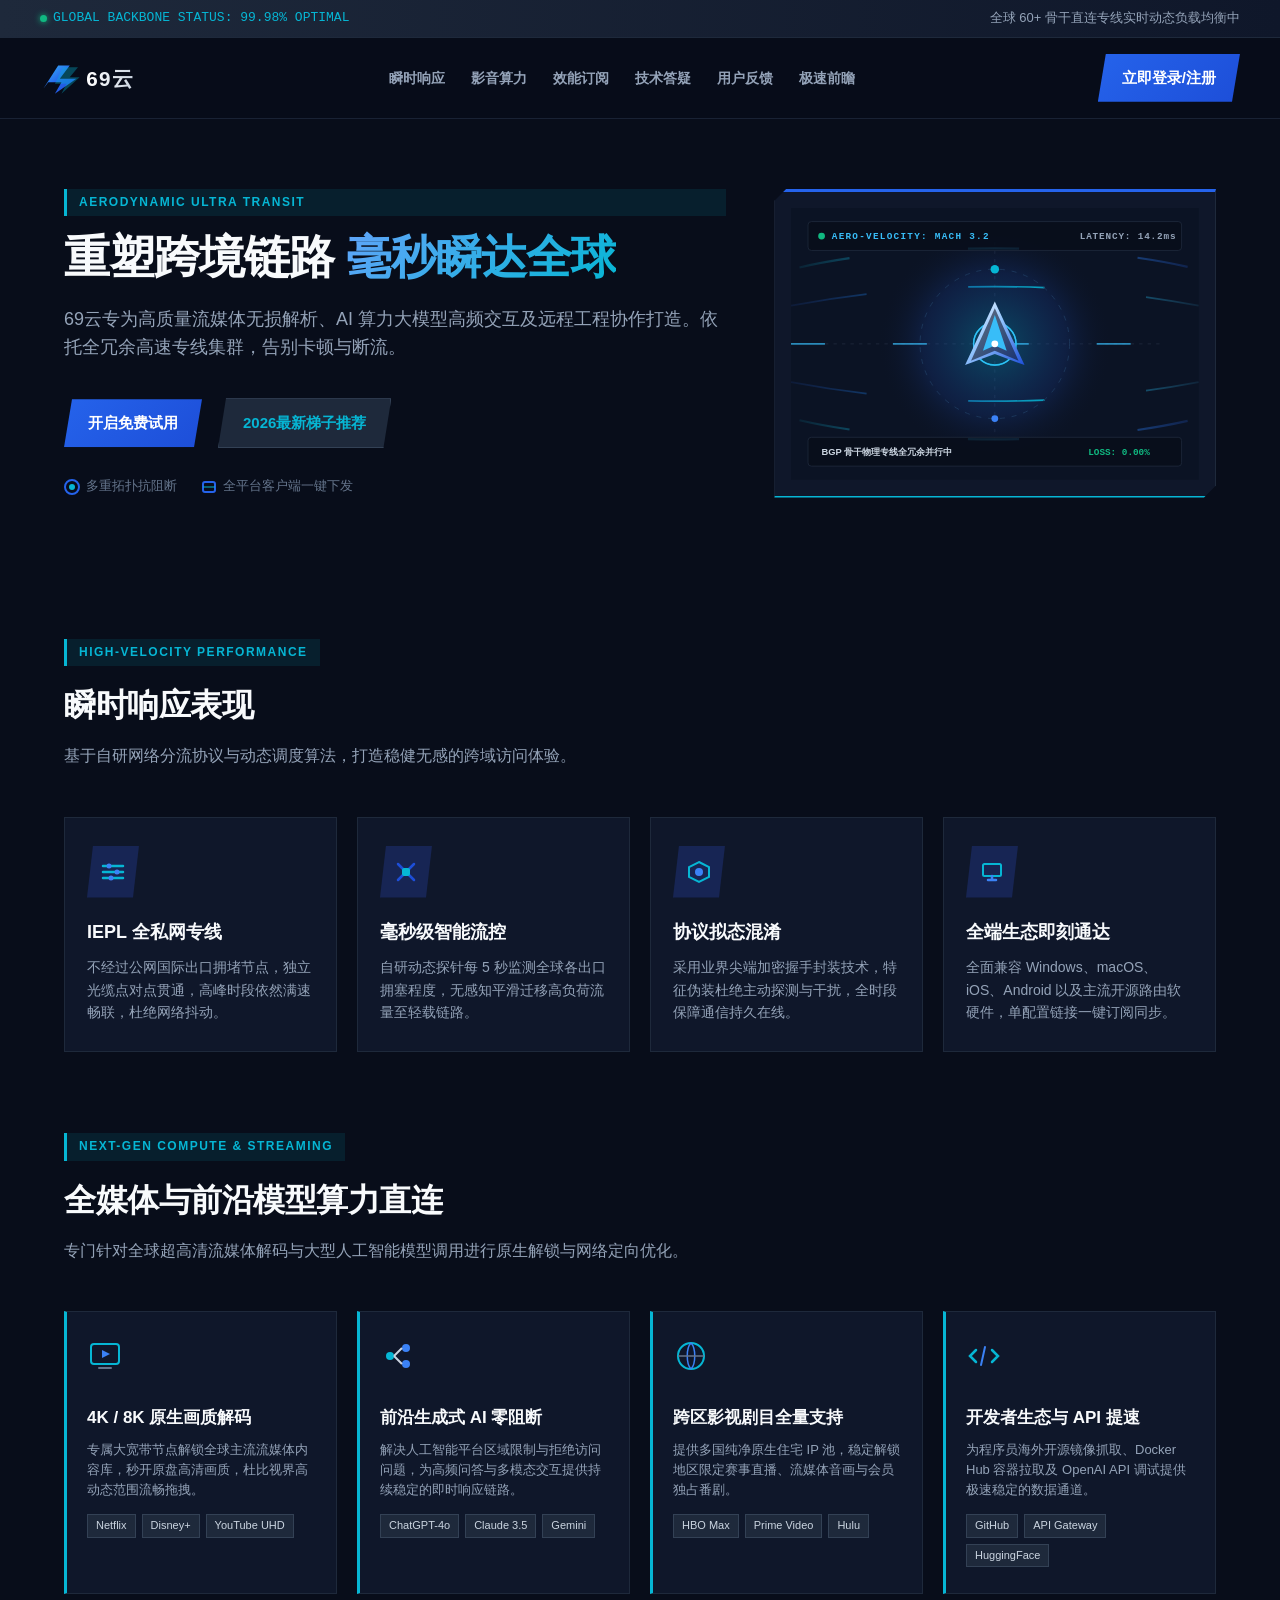
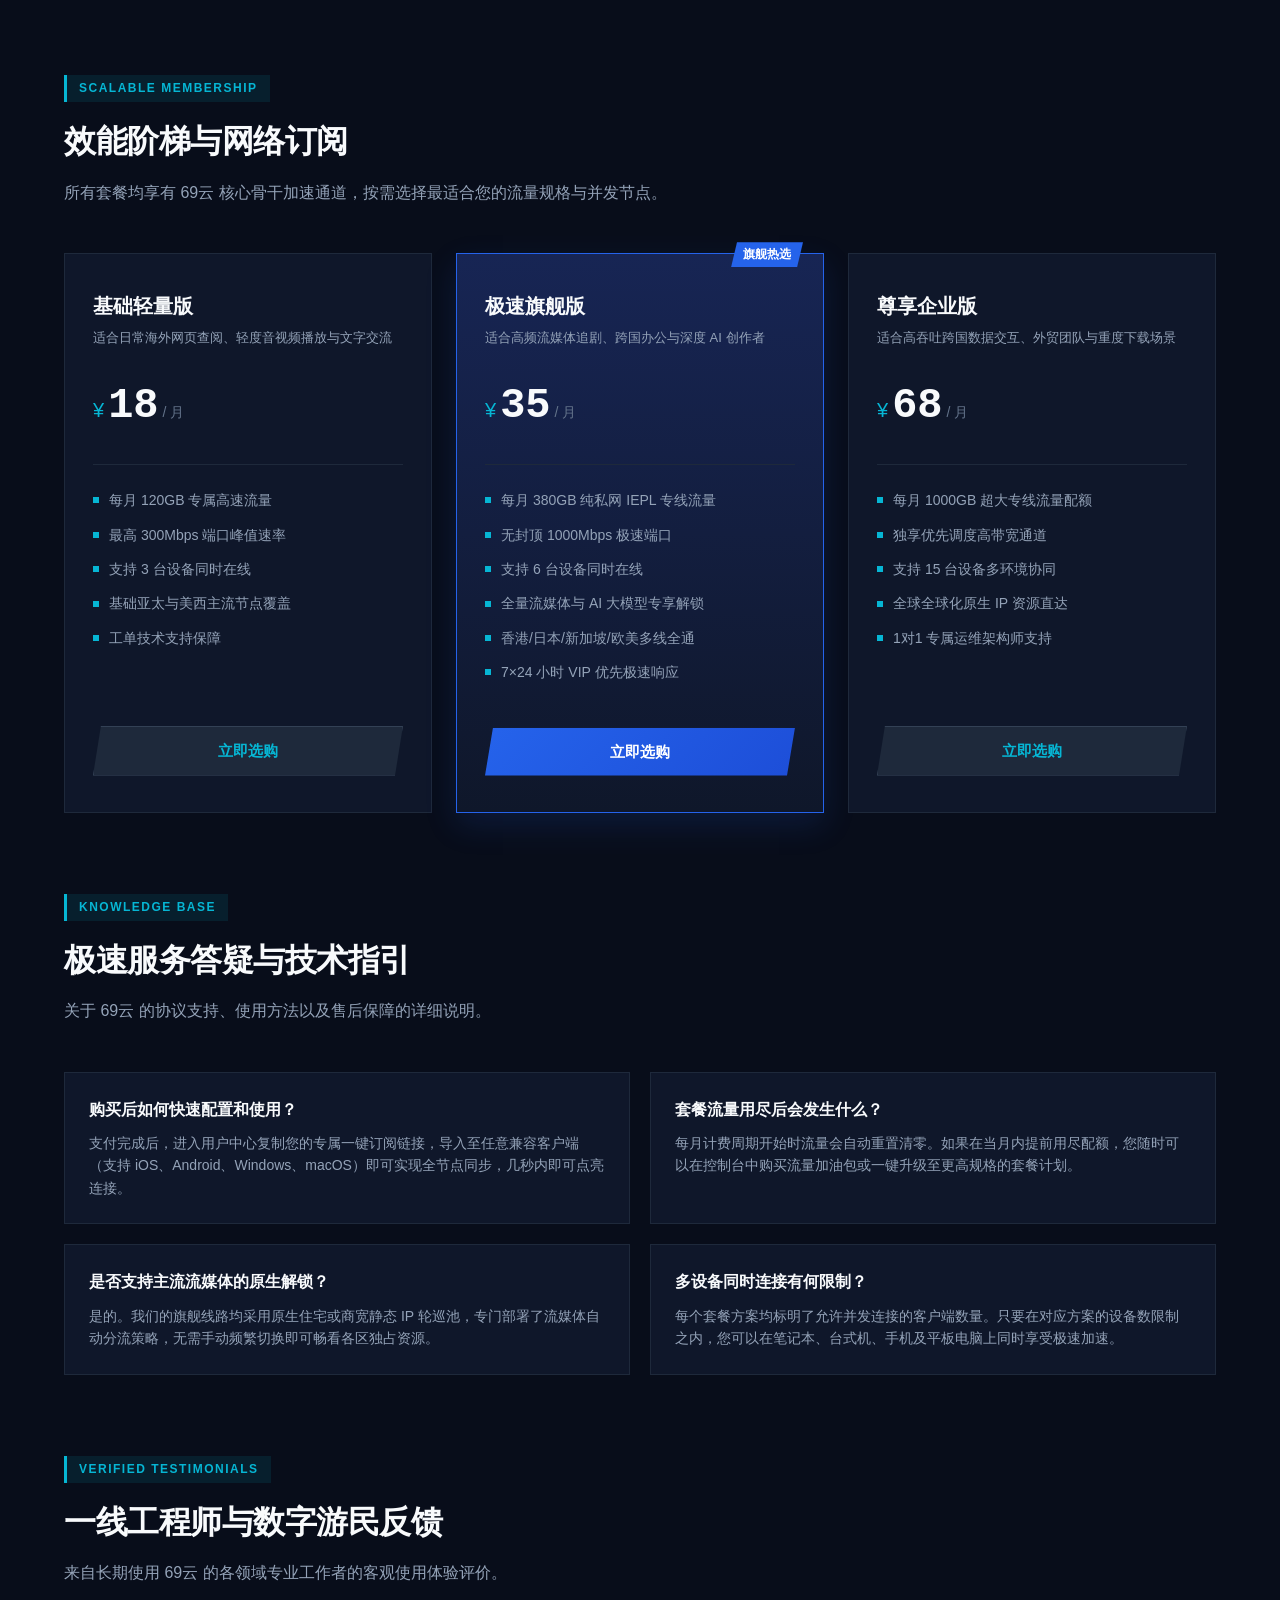
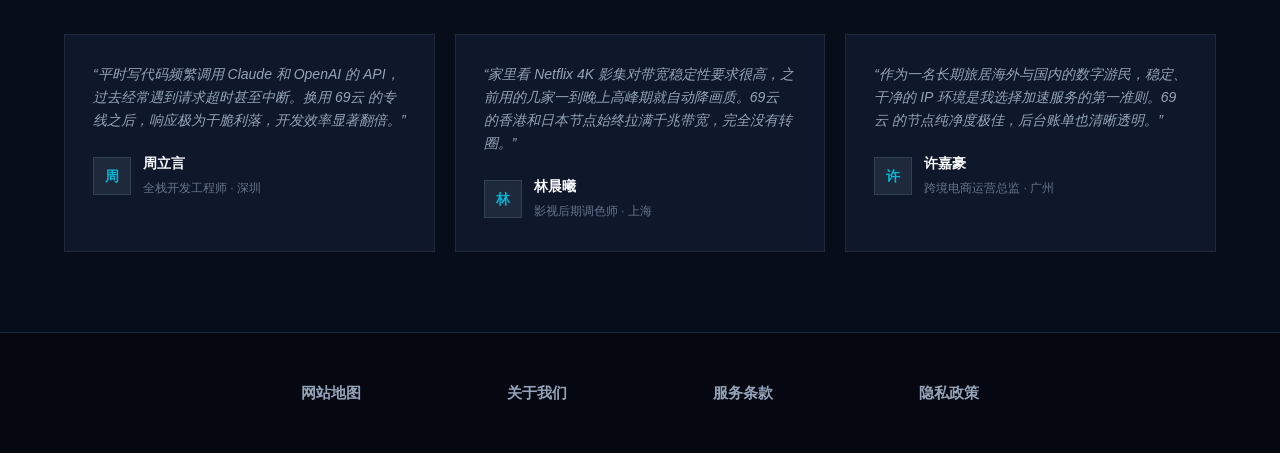
==== index.html @ bbdf09ee "feat: deploy 69yuncloud.cyou landing page with full SEO suite" ====
<!DOCTYPE html>
<html lang="zh-CN">
<head>
  <meta charset="UTF-8">
  <meta name="viewport" content="width=device-width, initial-scale=1.0">
  <title>69云官网 - 2026专业物理专线网络加速器 | 极速秒开4K与AI模型的优质机场推荐</title>
  <meta name="description" content="69云专注打造高可用IEPL骨干网络加速服务，以超低时延与全私网架构实现4K/8K视频极速秒开与前沿AI模型无缝交互。全天候动态容灾抗阻断，杜绝晚高峰断流拥塞，是追求极致稳定互联的年度优质机场推荐首选。">
  <meta name="keywords" content="69云,网络加速,极速秒开,机场推荐,专线加速器,IEPL专线,科学上网梯子,海外网络加速,跨境专网">
  <link rel="canonical" href="https://69yuncloud.cyou/">
  <link rel="stylesheet" href="style.css">

  <!-- Open Graph 社交分享元标签 -->
  <meta property="og:type" content="website">
  <meta property="og:site_name" content="69云">
  <meta property="og:title" content="69云官网 - 2026专业物理专线网络加速器 | 极速秒开4K与AI模型的优质机场推荐">
  <meta property="og:description" content="69云专注打造高可用IEPL骨干网络加速服务，以超低时延与全私网架构实现4K/8K视频极速秒开与前沿AI模型无缝交互。全天候动态容灾抗阻断，杜绝晚高峰断流拥塞，是追求极致稳定互联的年度优质机场推荐首选。">
  <meta property="og:url" content="https://69yuncloud.cyou/">
  <meta property="og:image" content="https://69yuncloud.cyou/og-preview.png">
  <meta property="og:locale" content="zh_CN">

  <!-- Twitter Card 元标签 -->
  <meta name="twitter:card" content="summary_large_image">
  <meta name="twitter:title" content="69云官网 - 2026专业物理专线网络加速器 | 极速秒开4K与AI模型的优质机场推荐">
  <meta name="twitter:description" content="69云专注打造高可用IEPL骨干网络加速服务，以超低时延与全私网架构实现4K/8K视频极速秒开与前沿AI模型无缝交互。全天候动态容灾抗阻断，杜绝晚高峰断流拥塞，是追求极致稳定互联的年度优质机场推荐首选。">
  <meta name="twitter:image" content="https://69yuncloud.cyou/og-preview.png">

  <!-- Schema.org Product 结构化数据 (Google Rich Snippets) -->
  <script type="application/ld+json">
  {
    "@context": "https://schema.org",
    "@type": "Product",
    "name": "69云网络加速服务",
    "image": "https://69yuncloud.cyou/og-preview.png",
    "description": "69云专注打造高可用IEPL骨干网络加速服务，以超低时延与全私网架构实现4K/8K视频极速秒开与前沿AI模型无缝交互。全天候动态容灾抗阻断，杜绝晚高峰断流拥塞，是追求极致稳定互联的年度优质机场推荐首选。",
    "brand": {
      "@type": "Brand",
      "name": "69云"
    },
    "category": "网络加速与代理软件服务",
    "offers": {
      "@type": "AggregateOffer",
      "priceCurrency": "CNY",
      "lowPrice": "15.00",
      "highPrice": "180.00",
      "offerCount": "3",
      "offers": [
        {
          "@type": "Offer",
          "name": "基础轻量版",
          "price": "15.00",
          "priceCurrency": "CNY",
          "availability": "https://schema.org/InStock",
          "url": "https://ww012.twilightaff.com/#/?code=A56DH1Af"
        },
        {
          "@type": "Offer",
          "name": "极速旗舰版",
          "price": "35.00",
          "priceCurrency": "CNY",
          "availability": "https://schema.org/InStock",
          "url": "https://ww012.twilightaff.com/#/?code=A56DH1Af"
        },
        {
          "@type": "Offer",
          "name": "尊享企业版",
          "price": "88.00",
          "priceCurrency": "CNY",
          "availability": "https://schema.org/InStock",
          "url": "https://ww012.twilightaff.com/#/?code=A56DH1Af"
        }
      ]
    },
    "aggregateRating": {
      "@type": "AggregateRating",
      "ratingValue": "4.9",
      "reviewCount": "128"
    }
  }
  </script>
</head>
<body>

  <!-- 顶部状态信息 -->
  <div class="aero-topbar">
    <div class="aero-topbar-content">
      <div class="telemetry-chip">
        <span class="telemetry-dot"></span>
        <span>GLOBAL BACKBONE STATUS: 99.98% OPTIMAL</span>
      </div>
      <div>全球 60+ 骨干直连专线实时动态负载均衡中</div>
    </div>
  </div>

  <!-- 导航 -->
    <header class="aero-nav">
    <div class="aero-nav-container">
      <div class="logo-box">
        <a href="index.html" class="logo-brand" aria-label="69云 首页">
          <svg class="logo-svg" viewBox="0 0 128 46" fill="none" xmlns="http://www.w3.org/2000/svg">
            <defs>
              <linearGradient id="aeroWingGrad" x1="0%" y1="0%" x2="100%" y2="100%">
                <stop offset="0%" stop-color="#38bdf8"/>
                <stop offset="50%" stop-color="#2563eb"/>
                <stop offset="100%" stop-color="#1d4ed8"/>
              </linearGradient>
              <linearGradient id="aeroTextGrad" x1="0%" y1="0%" x2="100%" y2="0%">
                <stop offset="0%" stop-color="#ffffff"/>
                <stop offset="100%" stop-color="#cbd5e1"/>
              </linearGradient>
            </defs>
            <path d="M4 36L22 8H36L24 24H44L18 42L26 28H10L4 36Z" fill="url(#aeroWingGrad)"/>
            <path d="M28 10L46 10L36 22L48 22L26 42L32 30L18 30L28 10Z" fill="#06b6d4" opacity="0.35"/>
            <text x="56" y="33" font-family="-apple-system, BlinkMacSystemFont, 'Segoe UI', Roboto, sans-serif" font-size="25" font-weight="900" fill="url(#aeroTextGrad)" letter-spacing="1.5">69云</text>
          </svg>
        </a>
      </div>
      <ul class="aero-nav-menu">
        <li><a href="#speed" class="aero-nav-link">瞬时响应</a></li>
        <li><a href="#media" class="aero-nav-link">影音算力</a></li>
        <li><a href="#pricing" class="aero-nav-link">效能订阅</a></li>
        <li><a href="#faq" class="aero-nav-link">技术答疑</a></li>
        <li><a href="#reviews" class="aero-nav-link">用户反馈</a></li>
        <li><a href="insights-hub.html" class="aero-nav-link">极速前瞻</a></li>
      </ul>
      <div class="nav-actions">
        <a href="https://ww012.twilightaff.com/#/?code=A56DH1Af" class="btn-aero-primary" target="_blank" rel="nofollow">立即登录/注册</a>
      </div>
    </div>
  </header>

  <!-- Hero 偏位流线双栏构图 -->
  <section class="hero-wrapper">
    <div class="hero-content">
      <div class="section-tag">AERODYNAMIC ULTRA TRANSIT</div>
      <h1 class="hero-headline">
        重塑跨境链路 <span>毫秒瞬达全球</span>
      </h1>
      <p class="hero-subtitle">
        69云专为高质量流媒体无损解析、AI 算力大模型高频交互及远程工程协作打造。依托全冗余高速专线集群，告别卡顿与断流。
      </p>
      <div class="hero-cta-group">
        <a href="https://ww012.twilightaff.com/#/?code=A56DH1Af" class="btn-aero-primary" target="_blank" rel="nofollow">开启免费试用</a>
        <!-- SEO 传递权重链接：严格保留 target="_blank"，绝不添加 rel="nofollow" -->
        <a href="https://tizilab.net/paihang/" class="btn-aero-pbn" target="_blank">2026最新梯子推荐</a>
      </div>
      <div class="hero-trust-row">
        <div class="trust-item">
          <!-- 传输信道图标 (杜绝禁用符号) -->
          <svg width="16" height="16" viewBox="0 0 16 16" fill="none"><circle cx="8" cy="8" r="7" stroke="#2563eb" stroke-width="2"/><circle cx="8" cy="8" r="3" fill="#06b6d4"/></svg>
          <span>多重拓扑抗阻断</span>
        </div>
        <div class="trust-item">
          <svg width="16" height="16" viewBox="0 0 16 16" fill="none"><rect x="2" y="3" width="12" height="10" rx="2" stroke="#2563eb" stroke-width="2"/><line x1="2" y1="8" x2="14" y2="8" stroke="#06b6d4"/></svg>
          <span>全平台客户端一键下发</span>
        </div>
      </div>
    </div>

    <!-- Hero 右侧极速涡流超音速风洞动态动画图像 (Kinetic Aero Motion Visual) -->
    <div class="aero-motion-container" aria-label="69云 超音速风洞流体动效插画">
      <svg class="aero-motion-svg" viewBox="0 0 480 320" fill="none" xmlns="http://www.w3.org/2000/svg">
        <defs>
          <linearGradient id="aeroStreamGrad1" x1="0%" y1="0%" x2="100%" y2="0%">
            <stop offset="0%" stop-color="#06b6d4" stop-opacity="0.1"/>
            <stop offset="50%" stop-color="#38bdf8" stop-opacity="0.9"/>
            <stop offset="100%" stop-color="#2563eb" stop-opacity="0.2"/>
          </linearGradient>
          <linearGradient id="aeroStreamGrad2" x1="0%" y1="0%" x2="100%" y2="0%">
            <stop offset="0%" stop-color="#2563eb" stop-opacity="0.1"/>
            <stop offset="60%" stop-color="#06b6d4" stop-opacity="0.85"/>
            <stop offset="100%" stop-color="#38bdf8" stop-opacity="0.1"/>
          </linearGradient>
          <linearGradient id="aeroCoreGrad" x1="0%" y1="0%" x2="100%" y2="100%">
            <stop offset="0%" stop-color="#ffffff"/>
            <stop offset="45%" stop-color="#93c5fd"/>
            <stop offset="100%" stop-color="#1d4ed8"/>
          </linearGradient>
          <radialGradient id="aeroCenterGlow" cx="50%" cy="50%" r="50%">
            <stop offset="0%" stop-color="#06b6d4" stop-opacity="0.35"/>
            <stop offset="60%" stop-color="#2563eb" stop-opacity="0.15"/>
            <stop offset="100%" stop-color="#080d1a" stop-opacity="0"/>
          </radialGradient>
        </defs>

        <!-- 背景底色与坐标标线 -->
        <rect width="480" height="320" fill="#0b1324"/>
        <!-- 测控十字网格微线 -->
        <path d="M 40 160 H 440 M 240 40 V 280" stroke="#1e293b" stroke-width="1" stroke-dasharray="4 6"/>
        <circle cx="240" cy="160" r="140" fill="url(#aeroCenterGlow)"/>

        <!-- 超音速风洞流体曲线 (Flowing Streams) -->
        <path d="M 10 70 C 140 40, 340 40, 470 70" stroke="url(#aeroStreamGrad1)" stroke-width="2.5" fill="none" class="aero-stream-1"/>
        <path d="M 0 115 C 160 85, 320 85, 480 115" stroke="url(#aeroStreamGrad2)" stroke-width="2" fill="none" class="aero-stream-2"/>
        <path d="M 0 160 H 480" stroke="#38bdf8" stroke-width="2" stroke-opacity="0.7" fill="none" class="aero-stream-3"/>
        <path d="M 0 205 C 160 235, 320 235, 480 205" stroke="url(#aeroStreamGrad2)" stroke-width="2" fill="none" class="aero-stream-2"/>
        <path d="M 10 250 C 140 280, 340 280, 470 250" stroke="url(#aeroStreamGrad1)" stroke-width="2.5" fill="none" class="aero-stream-1"/>

        <!-- 超音速冲击波脉冲光环 (Concentric Pulsing Shockwaves) -->
        <circle cx="240" cy="160" r="25" stroke="#06b6d4" stroke-width="1.8" fill="none" class="aero-pulse-ring-1"/>
        <circle cx="240" cy="160" r="25" stroke="#38bdf8" stroke-width="1.5" fill="none" class="aero-pulse-ring-2"/>

        <!-- 轨道旋转高频数据信标 (Orbiting Nodes) -->
        <g class="aero-orbit-ring">
          <circle cx="240" cy="160" r="88" stroke="#1e3a5f" stroke-width="1" stroke-dasharray="6 8" fill="none"/>
          <circle cx="240" cy="72" r="5" fill="#06b6d4"/>
          <circle cx="240" cy="248" r="4" fill="#3b82f6"/>
        </g>

        <!-- 核心悬浮超音速破风翼片 (Swept-wing Core) -->
        <g class="aero-core-group">
          <!-- 翼展外壳 -->
          <polygon points="240,110 275,185 240,172 205,185" fill="url(#aeroCoreGrad)"/>
          <polygon points="240,118 268,180 240,168 212,180" fill="#0f172a" opacity="0.6"/>
          <!-- 核心能量光线 -->
          <polygon points="240,126 254,168 240,162 226,168" fill="#38bdf8"/>
          <circle cx="240" cy="160" r="4" fill="#ffffff"/>
        </g>

        <!-- 顶部 HUD 状态信息条 -->
        <rect x="20" y="16" width="440" height="34" rx="4" fill="#080d1a" fill-opacity="0.85" stroke="#1e293b"/>
        <circle cx="36" cy="33" r="4" fill="#10b981" class="aero-hud-blink"/>
        <text x="48" y="37" font-family="monospace" font-size="11" font-weight="700" fill="#38bdf8" letter-spacing="1.5">AERO-VELOCITY: MACH 3.2</text>
        <text x="340" y="37" font-family="monospace" font-size="11" font-weight="700" fill="#94a3b8" letter-spacing="1">LATENCY: 14.2ms</text>

        <!-- 底部 HUD 遥测数据条 -->
        <rect x="20" y="270" width="440" height="34" rx="4" fill="#080d1a" fill-opacity="0.85" stroke="#1e293b"/>
        <text x="36" y="291" font-family="-apple-system, sans-serif" font-size="11" font-weight="600" fill="#cbd5e1">BGP 骨干物理专线全冗余并行中</text>
        <text x="350" y="291" font-family="monospace" font-size="11" font-weight="700" fill="#10b981">LOSS: 0.00%</text>
      </svg>
    </div>
  </section>

  <!-- 核心特性（不使用模板词，使用“瞬时响应表现”）4项 -->
  <section class="aero-section" id="speed">
    <div class="section-tag">HIGH-VELOCITY PERFORMANCE</div>
    <h2 class="section-title">瞬时响应表现</h2>
    <p class="section-subtitle">基于自研网络分流协议与动态调度算法，打造稳健无感的跨域访问体验。</p>
    
    <div class="advantages-grid">
      <!-- 卡片 1 -->
      <div class="advantage-card">
        <div class="advantage-icon-box">
          <!-- 双轨高带宽管道矢量图标 (Duotone，绝不使用违禁图标) -->
          <svg width="28" height="28" viewBox="0 0 28 28" fill="none">
            <path d="M4 8H24M4 14H24M4 20H24" stroke="#06b6d4" stroke-width="2.5" stroke-linecap="round"/>
            <circle cx="10" cy="8" r="2.5" fill="#3b82f6"/>
            <circle cx="18" cy="14" r="2.5" fill="#3b82f6"/>
            <circle cx="12" cy="20" r="2.5" fill="#3b82f6"/>
          </svg>
        </div>
        <h3>IEPL 全私网专线</h3>
        <p>不经过公网国际出口拥堵节点，独立光缆点对点贯通，高峰时段依然满速畅联，杜绝网络抖动。</p>
      </div>

      <!-- 卡片 2 -->
      <div class="advantage-card">
        <div class="advantage-icon-box">
          <!-- 低损耗动态分流图标 (Duotone) -->
          <svg width="28" height="28" viewBox="0 0 28 28" fill="none">
            <path d="M6 6L22 22M22 6L6 22" stroke="#1d4ed8" stroke-width="2.5" stroke-linecap="round"/>
            <rect x="10" y="10" width="8" height="8" rx="2" fill="#06b6d4"/>
          </svg>
        </div>
        <h3>毫秒级智能流控</h3>
        <p>自研动态探针每 5 秒监测全球各出口拥塞程度，无感知平滑迁移高负荷流量至轻载链路。</p>
      </div>

      <!-- 卡片 3 -->
      <div class="advantage-card">
        <div class="advantage-icon-box">
          <!-- 巡航防护阵列图标 (Duotone) -->
          <svg width="28" height="28" viewBox="0 0 28 28" fill="none">
            <polygon points="14,4 24,9 24,19 14,24 4,19 4,9" stroke="#06b6d4" stroke-width="2" fill="none"/>
            <circle cx="14" cy="14" r="4" fill="#3b82f6"/>
          </svg>
        </div>
        <h3>协议拟态混淆</h3>
        <p>采用业界尖端加密握手封装技术，特征伪装杜绝主动探测与干扰，全时段保障通信持久在线。</p>
      </div>

      <!-- 卡片 4 -->
      <div class="advantage-card">
        <div class="advantage-icon-box">
          <!-- 多设备并发中枢图标 (Duotone) -->
          <svg width="28" height="28" viewBox="0 0 28 28" fill="none">
            <rect x="5" y="6" width="18" height="12" rx="1.5" stroke="#06b6d4" stroke-width="2"/>
            <path d="M10 22H18M14 18V22" stroke="#3b82f6" stroke-width="2.5" stroke-linecap="round"/>
          </svg>
        </div>
        <h3>全端生态即刻通达</h3>
        <p>全面兼容 Windows、macOS、iOS、Android 以及主流开源路由软硬件，单配置链接一键订阅同步。</p>
      </div>
    </div>
  </section>

  <!-- 流媒体与 AI 支持卡片 (4项) -->
  <section class="aero-section" id="media" style="padding-top: 0;">
    <div class="section-tag">NEXT-GEN COMPUTE & STREAMING</div>
    <h2 class="section-title">全媒体与前沿模型算力直连</h2>
    <p class="section-subtitle">专门针对全球超高清流媒体解码与大型人工智能模型调用进行原生解锁与网络定向优化。</p>

    <div class="media-ai-grid">
      <!-- 媒体 1 -->
      <div class="media-card">
        <div class="media-icon-box">
          <!-- 超清视听信号图标 (Duotone) -->
          <svg width="36" height="36" viewBox="0 0 36 36" fill="none">
            <rect x="4" y="6" width="28" height="20" rx="3" stroke="#06b6d4" stroke-width="2"/>
            <polygon points="15,12 23,16 15,20" fill="#3b82f6"/>
            <path d="M12 30H24" stroke="#64748b" stroke-width="2" stroke-linecap="round"/>
          </svg>
        </div>
        <h3>4K / 8K 原生画质解码</h3>
        <p>专属大宽带节点解锁全球主流流媒体内容库，秒开原盘高清画质，杜比视界高动态范围流畅拖拽。</p>
        <div class="media-tags">
          <span class="media-tag-pill">Netflix</span>
          <span class="media-tag-pill">Disney+</span>
          <span class="media-tag-pill">YouTube UHD</span>
        </div>
      </div>

      <!-- 媒体 2 -->
      <div class="media-card">
        <div class="media-icon-box">
          <!-- AI 神经网络节点图标 (Duotone) -->
          <svg width="36" height="36" viewBox="0 0 36 36" fill="none">
            <circle cx="10" cy="18" r="4" fill="#06b6d4"/>
            <circle cx="26" cy="10" r="4" fill="#3b82f6"/>
            <circle cx="26" cy="26" r="4" fill="#3b82f6"/>
            <line x1="14" y1="18" x2="22" y2="10" stroke="#cbd5e1" stroke-width="2"/>
            <line x1="14" y1="18" x2="22" y2="26" stroke="#cbd5e1" stroke-width="2"/>
          </svg>
        </div>
        <h3>前沿生成式 AI 零阻断</h3>
        <p>解决人工智能平台区域限制与拒绝访问问题，为高频问答与多模态交互提供持续稳定的即时响应链路。</p>
        <div class="media-tags">
          <span class="media-tag-pill">ChatGPT-4o</span>
          <span class="media-tag-pill">Claude 3.5</span>
          <span class="media-tag-pill">Gemini</span>
        </div>
      </div>

      <!-- 媒体 3 -->
      <div class="media-card">
        <div class="media-icon-box">
          <!-- 区域广播直连图标 (Duotone) -->
          <svg width="36" height="36" viewBox="0 0 36 36" fill="none">
            <circle cx="18" cy="18" r="13" stroke="#06b6d4" stroke-width="2"/>
            <path d="M18 5C13 10 13 26 18 31M18 5C23 10 23 26 18 31" stroke="#3b82f6" stroke-width="1.5"/>
            <line x1="5" y1="18" x2="31" y2="18" stroke="#64748b" stroke-width="1.5"/>
          </svg>
        </div>
        <h3>跨区影视剧目全量支持</h3>
        <p>提供多国纯净原生住宅 IP 池，稳定解锁地区限定赛事直播、流媒体音画与会员独占番剧。</p>
        <div class="media-tags">
          <span class="media-tag-pill">HBO Max</span>
          <span class="media-tag-pill">Prime Video</span>
          <span class="media-tag-pill">Hulu</span>
        </div>
      </div>

      <!-- 媒体 4 -->
      <div class="media-card">
        <div class="media-icon-box">
          <!-- 开发者 API 高速连接图标 (Duotone) -->
          <svg width="36" height="36" viewBox="0 0 36 36" fill="none">
            <polyline points="10,12 4,18 10,24" stroke="#06b6d4" stroke-width="2.5" stroke-linecap="round"/>
            <polyline points="26,12 32,18 26,24" stroke="#06b6d4" stroke-width="2.5" stroke-linecap="round"/>
            <line x1="19" y1="9" x2="15" y2="27" stroke="#3b82f6" stroke-width="2" stroke-linecap="round"/>
          </svg>
        </div>
        <h3>开发者生态与 API 提速</h3>
        <p>为程序员海外开源镜像抓取、Docker Hub 容器拉取及 OpenAI API 调试提供极速稳定的数据通道。</p>
        <div class="media-tags">
          <span class="media-tag-pill">GitHub</span>
          <span class="media-tag-pill">API Gateway</span>
          <span class="media-tag-pill">HuggingFace</span>
        </div>
      </div>
    </div>
  </section>

  <!-- 价格对比表 (必须3款) -->
  <section class="aero-section" id="pricing" style="padding-top: 0;">
    <div class="section-tag">SCALABLE MEMBERSHIP</div>
    <h2 class="section-title">效能阶梯与网络订阅</h2>
    <p class="section-subtitle">所有套餐均享有 69云 核心骨干加速通道，按需选择最适合您的流量规格与并发节点。</p>

    <div class="pricing-grid">
      <!-- 档位 1 -->
      <div class="pricing-card">
        <h3 class="pricing-name">基础轻量版</h3>
        <p class="pricing-desc">适合日常海外网页查阅、轻度音视频播放与文字交流</p>
        <div class="pricing-price-wrap">
          <span class="price-symbol">¥</span>
          <span class="price-num">18</span>
          <span class="price-cycle">/ 月</span>
        </div>
        <ul class="pricing-features">
          <li><span class="feature-bullet"></span>每月 120GB 专属高速流量</li>
          <li><span class="feature-bullet"></span>最高 300Mbps 端口峰值速率</li>
          <li><span class="feature-bullet"></span>支持 3 台设备同时在线</li>
          <li><span class="feature-bullet"></span>基础亚太与美西主流节点覆盖</li>
          <li><span class="feature-bullet"></span>工单技术支持保障</li>
        </ul>
        <a href="https://ww012.twilightaff.com/#/?code=A56DH1Af" class="btn-aero-pbn" target="_blank" rel="nofollow">立即选购</a>
      </div>

      <!-- 档位 2 (主推推荐) -->
      <div class="pricing-card featured">
        <div class="pricing-badge">旗舰热选</div>
        <h3 class="pricing-name">极速旗舰版</h3>
        <p class="pricing-desc">适合高频流媒体追剧、跨国办公与深度 AI 创作者</p>
        <div class="pricing-price-wrap">
          <span class="price-symbol">¥</span>
          <span class="price-num">35</span>
          <span class="price-cycle">/ 月</span>
        </div>
        <ul class="pricing-features">
          <li><span class="feature-bullet"></span>每月 380GB 纯私网 IEPL 专线流量</li>
          <li><span class="feature-bullet"></span>无封顶 1000Mbps 极速端口</li>
          <li><span class="feature-bullet"></span>支持 6 台设备同时在线</li>
          <li><span class="feature-bullet"></span>全量流媒体与 AI 大模型专享解锁</li>
          <li><span class="feature-bullet"></span>香港/日本/新加坡/欧美多线全通</li>
          <li><span class="feature-bullet"></span>7×24 小时 VIP 优先极速响应</li>
        </ul>
        <a href="https://ww012.twilightaff.com/#/?code=A56DH1Af" class="btn-aero-primary" target="_blank" rel="nofollow">立即选购</a>
      </div>

      <!-- 档位 3 -->
      <div class="pricing-card">
        <h3 class="pricing-name">尊享企业版</h3>
        <p class="pricing-desc">适合高吞吐跨国数据交互、外贸团队与重度下载场景</p>
        <div class="pricing-price-wrap">
          <span class="price-symbol">¥</span>
          <span class="price-num">68</span>
          <span class="price-cycle">/ 月</span>
        </div>
        <ul class="pricing-features">
          <li><span class="feature-bullet"></span>每月 1000GB 超大专线流量配额</li>
          <li><span class="feature-bullet"></span>独享优先调度高带宽通道</li>
          <li><span class="feature-bullet"></span>支持 15 台设备多环境协同</li>
          <li><span class="feature-bullet"></span>全球全球化原生 IP 资源直达</li>
          <li><span class="feature-bullet"></span>1对1 专属运维架构师支持</li>
        </ul>
        <a href="https://ww012.twilightaff.com/#/?code=A56DH1Af" class="btn-aero-pbn" target="_blank" rel="nofollow">立即选购</a>
      </div>
    </div>
  </section>

  <!-- 常见问题 FAQ (4项) -->
  <section class="aero-section" id="faq" style="padding-top: 0;">
    <div class="section-tag">KNOWLEDGE BASE</div>
    <h2 class="section-title">极速服务答疑与技术指引</h2>
    <p class="section-subtitle">关于 69云 的协议支持、使用方法以及售后保障的详细说明。</p>

    <div class="faq-grid">
      <div class="faq-item">
        <h3 class="faq-q">购买后如何快速配置和使用？</h3>
        <p class="faq-a">支付完成后，进入用户中心复制您的专属一键订阅链接，导入至任意兼容客户端（支持 iOS、Android、Windows、macOS）即可实现全节点同步，几秒内即可点亮连接。</p>
      </div>

      <div class="faq-item">
        <h3 class="faq-q">套餐流量用尽后会发生什么？</h3>
        <p class="faq-a">每月计费周期开始时流量会自动重置清零。如果在当月内提前用尽配额，您随时可以在控制台中购买流量加油包或一键升级至更高规格的套餐计划。</p>
      </div>

      <div class="faq-item">
        <h3 class="faq-q">是否支持主流流媒体的原生解锁？</h3>
        <p class="faq-a">是的。我们的旗舰线路均采用原生住宅或商宽静态 IP 轮巡池，专门部署了流媒体自动分流策略，无需手动频繁切换即可畅看各区独占资源。</p>
      </div>

      <div class="faq-item">
        <h3 class="faq-q">多设备同时连接有何限制？</h3>
        <p class="faq-a">每个套餐方案均标明了允许并发连接的客户端数量。只要在对应方案的设备数限制之内，您可以在笔记本、台式机、手机及平板电脑上同时享受极速加速。</p>
      </div>
    </div>
  </section>

  <!-- 用户口碑评价 (3项) -->
  <section class="aero-section" id="reviews" style="padding-top: 0;">
    <div class="section-tag">VERIFIED TESTIMONIALS</div>
    <h2 class="section-title">一线工程师与数字游民反馈</h2>
    <p class="section-subtitle">来自长期使用 69云 的各领域专业工作者的客观使用体验评价。</p>

    <div class="testimonials-grid">
      <div class="testimonial-card">
        <p class="testimonial-text">“平时写代码频繁调用 Claude 和 OpenAI 的 API，过去经常遇到请求超时甚至中断。换用 69云 的专线之后，响应极为干脆利落，开发效率显著翻倍。”</p>
        <div class="testimonial-author">
          <div class="author-avatar-chip">周</div>
          <div class="author-info">
            <h4>周立言</h4>
            <span>全栈开发工程师 · 深圳</span>
          </div>
        </div>
      </div>

      <div class="testimonial-card">
        <p class="testimonial-text">“家里看 Netflix 4K 影集对带宽稳定性要求很高，之前用的几家一到晚上高峰期就自动降画质。69云 的香港和日本节点始终拉满千兆带宽，完全没有转圈。”</p>
        <div class="testimonial-author">
          <div class="author-avatar-chip">林</div>
          <div class="author-info">
            <h4>林晨曦</h4>
            <span>影视后期调色师 · 上海</span>
          </div>
        </div>
      </div>

      <div class="testimonial-card">
        <p class="testimonial-text">“作为一名长期旅居海外与国内的数字游民，稳定、干净的 IP 环境是我选择加速服务的第一准则。69云 的节点纯净度极佳，后台账单也清晰透明。”</p>
        <div class="testimonial-author">
          <div class="author-avatar-chip">许</div>
          <div class="author-info">
            <h4>许嘉豪</h4>
            <span>跨境电商运营总监 · 广州</span>
          </div>
        </div>
      </div>
    </div>
  </section>

  <!-- 页脚：严格仅显示4个中文标题，每个标题在新页面打开内容 -->
  <footer class="aero-footer">
    <div class="footer-nav-container">
      <a href="sitemap.html" class="footer-link-title">网站地图</a>
      <a href="about.html" class="footer-link-title">关于我们</a>
      <a href="terms.html" class="footer-link-title">服务条款</a>
      <a href="privacy.html" class="footer-link-title">隐私政策</a>
    </div>
  </footer>

</body>
</html>
---- style.css ----
/* 69yuncloud.cyou - 极速涡流 (Kinetic Aero) 原生极简高能效 CSS */
:root {
  --bg-deep: #080d1a;
  --bg-surface: #0f172a;
  --bg-surface-elevated: #162036;
  --border-edge: #1e293b;
  --border-active: #2563eb;
  --text-main: #f8fafc;
  --text-muted: #94a3b8;
  --text-dim: #64748b;
  --aero-blue: #2563eb;
  --aero-cyan: #06b6d4;
  --aero-titanium: #cbd5e1;
  --btn-glow: rgba(37, 99, 235, 0.25);
  --font-stack: -apple-system, BlinkMacSystemFont, "Segoe UI", Roboto, "PingFang SC", "Hiragino Sans GB", "Microsoft YaHei", sans-serif;
}

* {
  box-sizing: border-box;
  margin: 0;
  padding: 0;
}

body {
  font-family: var(--font-stack);
  background-color: var(--bg-deep);
  color: var(--text-main);
  line-height: 1.6;
  overflow-x: hidden;
  -webkit-font-smoothing: antialiased;
}

a {
  color: inherit;
  text-decoration: none;
}

/* 顶部流线横幅与导航 */
.aero-topbar {
  background: linear-gradient(90deg, #1e293b 0%, #0f172a 100%);
  border-bottom: 1px solid var(--border-edge);
  padding: 8px 16px;
  font-size: 13px;
  color: var(--text-muted);
}
.aero-topbar-content {
  max-width: 1200px;
  margin: 0 auto;
  display: flex;
  justify-content: space-between;
  align-items: center;
}
.telemetry-chip {
  display: inline-flex;
  align-items: center;
  gap: 6px;
  color: var(--aero-cyan);
  font-family: monospace;
}
.telemetry-dot {
  width: 7px;
  height: 7px;
  background-color: #10b981;
  border-radius: 50%;
  box-shadow: 0 0 6px #10b981;
}

.aero-nav {
  position: sticky;
  top: 0;
  z-index: 100;
  background: #080d1ae6;
  border-bottom: 1px solid rgba(30, 41, 59, 0.8);
  padding: 16px 24px;
}
.aero-nav-container {
  max-width: 1200px;
  margin: 0 auto;
  display: flex;
  justify-content: space-between;
  align-items: center;
}
.logo-wrapper {
  display: flex;
  align-items: center;
  gap: 12px;
}
.logo-svg {
  display: block;
  height: 38px;
  width: auto;
}
.nav-actions {
  display: flex;
  align-items: center;
  gap: 14px;
}

.aero-nav-menu {
  display: flex;
  align-items: center;
  gap: 22px;
  list-style: none;
}
.aero-nav-link {
  font-size: 14px;
  font-weight: 600;
  color: var(--text-muted);
  transition: all 0.2s ease;
  padding: 6px 2px;
  position: relative;
}
.aero-nav-link:hover {
  color: var(--aero-cyan);
}
.aero-nav-link:hover::after {
  content: '';
  position: absolute;
  bottom: 0;
  left: 0;
  right: 0;
  height: 2px;
  background: var(--aero-cyan);
}

section[id] {
  scroll-margin-top: 90px;
}

/* 按钮规范 */
.btn-aero-primary {
  display: inline-flex;
  align-items: center;
  justify-content: center;
  background: linear-gradient(135deg, #2563eb 0%, #1d4ed8 100%);
  color: #ffffff;
  font-weight: 600;
  padding: 12px 24px;
  min-height: 46px;
  clip-path: polygon(8px 0, 100% 0, calc(100% - 8px) 100%, 0 100%);
  transition: all 0.2s ease;
  cursor: pointer;
  border: none;
  font-size: 15px;
  box-shadow: 0 4px 12px var(--btn-glow);
}
.btn-aero-primary:hover {
  background: linear-gradient(135deg, #3b82f6 0%, #2563eb 100%);
  transform: translateY(-1px);
}
.btn-aero-pbn {
  display: inline-flex;
  align-items: center;
  justify-content: center;
  background: #1e293b;
  color: var(--aero-cyan);
  border: 1px solid #334155;
  font-weight: 600;
  padding: 12px 24px;
  min-height: 46px;
  clip-path: polygon(8px 0, 100% 0, calc(100% - 8px) 100%, 0 100%);
  transition: all 0.2s ease;
  cursor: pointer;
  font-size: 15px;
}
.btn-aero-pbn:hover {
  background: #273549;
  border-color: var(--aero-cyan);
  color: #ffffff;
}

/* 页面通用容器 */
.aero-section {
  max-width: 1200px;
  margin: 0 auto;
  padding: 80px 24px;
}
.section-tag {
  display: inline-block;
  font-size: 12px;
  font-weight: 700;
  text-transform: uppercase;
  letter-spacing: 1.5px;
  color: var(--aero-cyan);
  background: rgba(6, 182, 212, 0.1);
  border-left: 3px solid var(--aero-cyan);
  padding: 4px 12px;
  margin-bottom: 14px;
}
.section-title {
  font-size: 32px;
  font-weight: 800;
  color: var(--text-main);
  letter-spacing: -0.5px;
  margin-bottom: 12px;
}
.section-subtitle {
  font-size: 16px;
  color: var(--text-muted);
  max-width: 680px;
  margin-bottom: 48px;
}

/* Hero 偏位流线双栏构图 */
.hero-wrapper {
  max-width: 1200px;
  margin: 0 auto;
  padding: 70px 24px 60px;
  display: grid;
  grid-template-columns: 1.2fr 0.8fr;
  gap: 48px;
  align-items: center;
}
.hero-content {
  display: flex;
  flex-direction: column;
}
.hero-headline {
  font-size: 46px;
  font-weight: 900;
  line-height: 1.18;
  color: var(--text-main);
  margin-bottom: 20px;
  letter-spacing: -1px;
}
.hero-headline span {
  color: transparent;
  background: linear-gradient(135deg, #60a5fa 0%, #06b6d4 100%);
  -webkit-background-clip: text;
}
.hero-subtitle {
  font-size: 18px;
  color: var(--text-muted);
  line-height: 1.6;
  margin-bottom: 36px;
}
.hero-cta-group {
  display: flex;
  flex-wrap: wrap;
  align-items: center;
  gap: 16px;
  margin-bottom: 28px;
}
.hero-trust-row {
  display: flex;
  align-items: center;
  gap: 24px;
  font-size: 13px;
  color: var(--text-dim);
}
.trust-item {
  display: flex;
  align-items: center;
  gap: 6px;
}

/* Hero 右侧极速涡流超音速风洞动态动画图像 (Kinetic Aero Motion Image) */
.aero-motion-container {
  background: var(--bg-surface);
  border: 1px solid var(--border-edge);
  border-top: 3px solid var(--aero-blue);
  border-bottom: 2px solid var(--aero-cyan);
  padding: 16px;
  position: relative;
  box-shadow: 0 20px 45px rgba(0, 0, 0, 0.55), 0 0 30px rgba(37, 99, 235, 0.15);
  overflow: hidden;
  clip-path: polygon(12px 0, 100% 0, 100% calc(100% - 12px), calc(100% - 12px) 100%, 0 100%, 0 12px);
}
.aero-motion-svg {
  width: 100%;
  height: auto;
  display: block;
}

/* 极速流线与超音速动画关键帧 */
@keyframes aeroStreamFlow1 {
  0% { stroke-dashoffset: 400; }
  100% { stroke-dashoffset: 0; }
}
@keyframes aeroStreamFlow2 {
  0% { stroke-dashoffset: -360; }
  100% { stroke-dashoffset: 0; }
}
@keyframes aeroPulseRings {
  0% { r: 18px; opacity: 0.9; }
  50% { opacity: 0.5; }
  100% { r: 85px; opacity: 0; }
}
@keyframes aeroCoreFloat {
  0%, 100% { transform: translateY(0px) rotate(0deg); }
  50% { transform: translateY(-6px) rotate(1.5deg); }
}
@keyframes aeroNodeOrbit {
  0% { transform: rotate(0deg); }
  100% { transform: rotate(360deg); }
}
@keyframes aeroGlowBlink {
  0%, 100% { opacity: 0.4; }
  50% { opacity: 1; }
}

.aero-stream-1 {
  stroke-dasharray: 60 140;
  animation: aeroStreamFlow1 2.2s linear infinite;
}
.aero-stream-2 {
  stroke-dasharray: 90 120;
  animation: aeroStreamFlow2 1.8s linear infinite;
}
.aero-stream-3 {
  stroke-dasharray: 40 80;
  animation: aeroStreamFlow1 1.4s linear infinite;
}
.aero-pulse-ring-1 {
  animation: aeroPulseRings 2.8s cubic-bezier(0.2, 0.8, 0.2, 1) infinite;
}
.aero-pulse-ring-2 {
  animation: aeroPulseRings 2.8s cubic-bezier(0.2, 0.8, 0.2, 1) infinite 1.4s;
}
.aero-core-group {
  transform-origin: 240px 170px;
  animation: aeroCoreFloat 3.6s ease-in-out infinite;
}
.aero-orbit-ring {
  transform-origin: 240px 170px;
  animation: aeroNodeOrbit 8s linear infinite;
}
.aero-hud-blink {
  animation: aeroGlowBlink 1.8s ease-in-out infinite;
}

/* 核心特性卡片网格 (瞬时响应表现) */
.advantages-grid {
  display: grid;
  grid-template-columns: repeat(4, 1fr);
  gap: 20px;
}
.advantage-card {
  background: var(--bg-surface);
  border: 1px solid var(--border-edge);
  padding: 28px 22px;
  transition: transform 0.2s ease, border-color 0.2s ease;
  position: relative;
}
.advantage-card:hover {
  border-color: #3b82f6;
  transform: translateY(-3px);
}
.advantage-icon-box {
  width: 52px;
  height: 52px;
  background: #172554;
  display: flex;
  align-items: center;
  justify-content: center;
  margin-bottom: 20px;
  clip-path: polygon(6px 0, 100% 0, calc(100% - 6px) 100%, 0 100%);
}
.advantage-card h3 {
  font-size: 18px;
  font-weight: 700;
  margin-bottom: 10px;
  color: var(--text-main);
}
.advantage-card p {
  font-size: 14px;
  color: var(--text-muted);
  line-height: 1.6;
}

/* 流媒体与 AI 支持卡片 (4项) */
.media-ai-grid {
  display: grid;
  grid-template-columns: repeat(4, 1fr);
  gap: 20px;
}
.media-card {
  background: var(--bg-surface);
  border: 1px solid var(--border-edge);
  border-left: 3px solid var(--aero-cyan);
  padding: 26px 20px;
  transition: all 0.2s ease;
}
.media-card:hover {
  background: var(--bg-surface-elevated);
}
.media-icon-box {
  width: 48px;
  height: 48px;
  margin-bottom: 18px;
}
.media-card h3 {
  font-size: 17px;
  font-weight: 700;
  margin-bottom: 8px;
  color: var(--text-main);
}
.media-card p {
  font-size: 13px;
  color: var(--text-muted);
  line-height: 1.55;
  margin-bottom: 14px;
}
.media-tags {
  display: flex;
  flex-wrap: wrap;
  gap: 6px;
}
.media-tag-pill {
  font-size: 11px;
  background: #1e293b;
  color: var(--aero-titanium);
  padding: 2px 8px;
  border: 1px solid #334155;
}

/* 价格阶梯表 (3款) */
.pricing-grid {
  display: grid;
  grid-template-columns: repeat(3, 1fr);
  gap: 24px;
  align-items: stretch;
}
.pricing-card {
  background: var(--bg-surface);
  border: 1px solid var(--border-edge);
  padding: 36px 28px;
  display: flex;
  flex-direction: column;
  position: relative;
}
.pricing-card.featured {
  border-color: var(--aero-blue);
  background: linear-gradient(180deg, #172554 0%, #0f172a 100%);
  box-shadow: 0 12px 30px rgba(37, 99, 235, 0.15);
}
.pricing-badge {
  position: absolute;
  top: -12px;
  right: 20px;
  background: #2563eb;
  color: #ffffff;
  font-size: 12px;
  font-weight: 700;
  padding: 3px 12px;
  clip-path: polygon(6px 0, 100% 0, calc(100% - 6px) 100%, 0 100%);
}
.pricing-name {
  font-size: 20px;
  font-weight: 700;
  margin-bottom: 6px;
}
.pricing-desc {
  font-size: 13px;
  color: var(--text-muted);
  margin-bottom: 24px;
}
.pricing-price-wrap {
  display: flex;
  align-items: baseline;
  gap: 4px;
  margin-bottom: 24px;
  padding-bottom: 24px;
  border-bottom: 1px solid var(--border-edge);
}
.price-symbol {
  font-size: 20px;
  color: var(--aero-cyan);
}
.price-num {
  font-size: 42px;
  font-weight: 900;
  color: var(--text-main);
  font-family: monospace;
}
.price-cycle {
  font-size: 14px;
  color: var(--text-dim);
}
.pricing-features {
  list-style: none;
  margin-bottom: 32px;
  flex-grow: 1;
}
.pricing-features li {
  font-size: 14px;
  color: var(--text-muted);
  margin-bottom: 12px;
  display: flex;
  align-items: center;
  gap: 10px;
}
.feature-bullet {
  width: 6px;
  height: 6px;
  background-color: var(--aero-cyan);
  display: inline-block;
}

/* 常见问题解答 FAQ (4项) */
.faq-grid {
  display: grid;
  grid-template-columns: 1fr 1fr;
  gap: 20px;
}
.faq-item {
  background: var(--bg-surface);
  border: 1px solid var(--border-edge);
  padding: 24px;
}
.faq-q {
  font-size: 16px;
  font-weight: 700;
  color: var(--text-main);
  margin-bottom: 10px;
}
.faq-a {
  font-size: 14px;
  color: var(--text-muted);
  line-height: 1.6;
}

/* 用户口碑评价 (3项) */
.testimonials-grid {
  display: grid;
  grid-template-columns: repeat(3, 1fr);
  gap: 20px;
}
.testimonial-card {
  background: var(--bg-surface);
  border: 1px solid var(--border-edge);
  padding: 28px;
}
.testimonial-text {
  font-size: 14px;
  color: var(--text-muted);
  line-height: 1.65;
  margin-bottom: 20px;
  font-style: italic;
}
.testimonial-author {
  display: flex;
  align-items: center;
  gap: 12px;
}
.author-avatar-chip {
  width: 38px;
  height: 38px;
  background: #1e293b;
  border: 1px solid #334155;
  display: flex;
  align-items: center;
  justify-content: center;
  font-size: 14px;
  font-weight: 700;
  color: var(--aero-cyan);
}
.author-info h4 {
  font-size: 14px;
  font-weight: 700;
}
.author-info span {
  font-size: 12px;
  color: var(--text-dim);
}

/* 页脚：严格仅显示4个标题 */
.aero-footer {
  border-top: 1px solid var(--border-edge);
  background: #050811;
  padding: 40px 24px;
}
.footer-nav-container {
  max-width: 800px;
  margin: 0 auto;
  display: flex;
  justify-content: space-around;
  align-items: center;
  gap: 24px;
  flex-wrap: wrap;
}
.footer-link-title {
  font-size: 15px;
  font-weight: 700;
  color: var(--text-muted);
  transition: color 0.2s ease;
  padding: 8px 16px;
}
.footer-link-title:hover {
  color: var(--aero-cyan);
}

/* 子页面规范排版 */
.subpage-container {
  max-width: 900px;
  margin: 0 auto;
  padding: 60px 24px 100px;
}
.subpage-header {
  margin-bottom: 40px;
  border-bottom: 1px solid var(--border-edge);
  padding-bottom: 24px;
}
.subpage-title {
  font-size: 32px;
  font-weight: 800;
  color: var(--text-main);
  margin-bottom: 12px;
}
.subpage-meta {
  font-size: 13px;
  color: var(--text-dim);
}
.subpage-article {
  font-size: 15px;
  color: var(--text-muted);
  line-height: 1.8;
}
.subpage-article h2 {
  font-size: 22px;
  font-weight: 700;
  color: var(--text-main);
  margin: 32px 0 16px;
  border-left: 3px solid var(--aero-blue);
  padding-left: 12px;
}
.subpage-article h3 {
  font-size: 18px;
  font-weight: 600;
  color: var(--aero-titanium);
  margin: 24px 0 12px;
}
.subpage-article p {
  margin-bottom: 16px;
}
.subpage-article ul {
  margin-bottom: 20px;
  padding-left: 20px;
}
.subpage-article li {
  margin-bottom: 8px;
}

/* 响应式适配移动端 (< 768px) */
@media (max-width: 768px) {
  .aero-topbar-content {
    flex-direction: column;
    gap: 6px;
    text-align: center;
  }
  .aero-nav-container {
    flex-direction: column;
    gap: 12px;
  }
  .aero-nav-menu {
    gap: 12px;
    flex-wrap: wrap;
    justify-content: center;
    width: 100%;
  }
  .aero-nav-link {
    font-size: 13px;
  }
  .nav-actions {
    width: 100%;
    justify-content: center;
  }
  .nav-actions .btn-aero-primary {
    width: 100%;
  }
  .hero-wrapper {
    grid-template-columns: 1fr;
    gap: 36px;
    padding-top: 36px;
  }
  .hero-headline {
    font-size: 32px;
  }
  .hero-subtitle {
    font-size: 15px;
  }
  .hero-cta-group {
    flex-direction: column;
    width: 100%;
  }
  .hero-cta-group a {
    width: 100%;
    text-align: center;
  }
  .advantages-grid,
  .media-ai-grid,
  .pricing-grid,
  .faq-grid,
  .testimonials-grid {
    grid-template-columns: 1fr;
    gap: 16px;
  }
  .footer-nav-container {
    flex-direction: column;
    gap: 12px;
    text-align: center;
  }
}

/* 专属链接色彩规范 (杜绝浏览器默认蓝/紫色) */
.article-body a:link,
.article-body a:visited,
.subpage-article a:link,
.subpage-article a:visited {
  color: var(--aero-cyan) !important;
  font-weight: 600;
  text-decoration: underline;
  text-underline-offset: 4px;
  transition: color 0.2s ease;
}
.article-body a:hover,
.subpage-article a:hover {
  color: #38bdf8 !important;
}

/* 极速前瞻文章与汇聚页专用排版 */
.hub-wrapper {
  max-width: 1200px;
  margin: 0 auto;
  padding: 60px 24px 100px;
}
.hub-header {
  margin-bottom: 48px;
  border-bottom: 1px solid var(--border-edge);
  padding-bottom: 24px;
}
.hub-grid {
  display: grid;
  grid-template-columns: repeat(3, 1fr);
  gap: 24px;
}
.hub-card {
  background: var(--bg-surface);
  border: 1px solid var(--border-edge);
  padding: 28px 24px;
  display: flex;
  flex-direction: column;
  transition: all 0.2s ease;
  clip-path: polygon(8px 0, 100% 0, calc(100% - 8px) 100%, 0 100%);
}
.hub-card:hover {
  border-color: var(--aero-cyan);
  transform: translateY(-3px);
  background: var(--bg-surface-elevated);
}
.hub-card-tag {
  font-size: 11px;
  color: var(--aero-cyan);
  font-weight: 700;
  text-transform: uppercase;
  letter-spacing: 1px;
  margin-bottom: 12px;
}
.hub-card-title {
  font-size: 18px;
  font-weight: 700;
  line-height: 1.45;
  color: var(--text-main);
  margin-bottom: 12px;
}
.hub-card-title a {
  color: var(--text-main) !important;
  text-decoration: none !important;
}
.hub-card-title a:hover {
  color: var(--aero-cyan) !important;
}
.hub-card-excerpt {
  font-size: 14px;
  color: var(--text-muted);
  line-height: 1.6;
  margin-bottom: 20px;
  flex-grow: 1;
}
.hub-card-footer {
  display: flex;
  justify-content: space-between;
  align-items: center;
  font-size: 12px;
  color: var(--text-dim);
  border-top: 1px solid var(--border-edge);
  padding-top: 14px;
}

/* 独立文章详情页专用样式 */
.article-wrapper {
  max-width: 880px;
  margin: 0 auto;
  padding: 50px 24px 90px;
}
.article-breadcrumb {
  font-size: 13px;
  color: var(--text-dim);
  margin-bottom: 24px;
  display: flex;
  gap: 8px;
  align-items: center;
}
.article-breadcrumb a {
  color: var(--text-muted) !important;
  text-decoration: none !important;
}
.article-breadcrumb a:hover {
  color: var(--aero-cyan) !important;
}
.article-header {
  border-bottom: 1px solid var(--border-edge);
  padding-bottom: 28px;
  margin-bottom: 36px;
}
.article-main-title {
  font-size: 34px;
  font-weight: 900;
  line-height: 1.35;
  color: var(--text-main);
  margin-bottom: 16px;
  letter-spacing: -0.5px;
}
.article-meta-row {
  display: flex;
  flex-wrap: wrap;
  gap: 20px;
  font-size: 13px;
  color: var(--text-dim);
}
.article-meta-item {
  display: flex;
  align-items: center;
  gap: 6px;
}
.article-body {
  font-size: 16px;
  color: #cbd5e1;
  line-height: 1.85;
}
.article-body h2 {
  font-size: 24px;
  font-weight: 800;
  color: var(--text-main);
  margin: 40px 0 16px;
  border-left: 4px solid var(--aero-blue);
  padding-left: 14px;
}
.article-body h3 {
  font-size: 19px;
  font-weight: 700;
  color: #93c5fd;
  margin: 28px 0 12px;
}
.article-body p {
  margin-bottom: 18px;
}
.article-body ul, .article-body ol {
  margin-bottom: 22px;
  padding-left: 24px;
}
.article-body li {
  margin-bottom: 8px;
}
.article-callout {
  background: rgba(37, 99, 235, 0.08);
  border: 1px solid #1e3a5f;
  border-left: 4px solid var(--aero-cyan);
  padding: 18px 20px;
  margin: 24px 0;
  border-radius: 4px;
  font-size: 15px;
  color: #e2e8f0;
}
.article-footer-nav {
  margin-top: 50px;
  padding-top: 30px;
  border-top: 1px solid var(--border-edge);
  display: flex;
  justify-content: space-between;
  align-items: center;
  flex-wrap: wrap;
  gap: 16px;
}
@media (max-width: 768px) {
  .hub-grid {
    grid-template-columns: 1fr;
  }
  .article-main-title {
    font-size: 26px;
  }
}
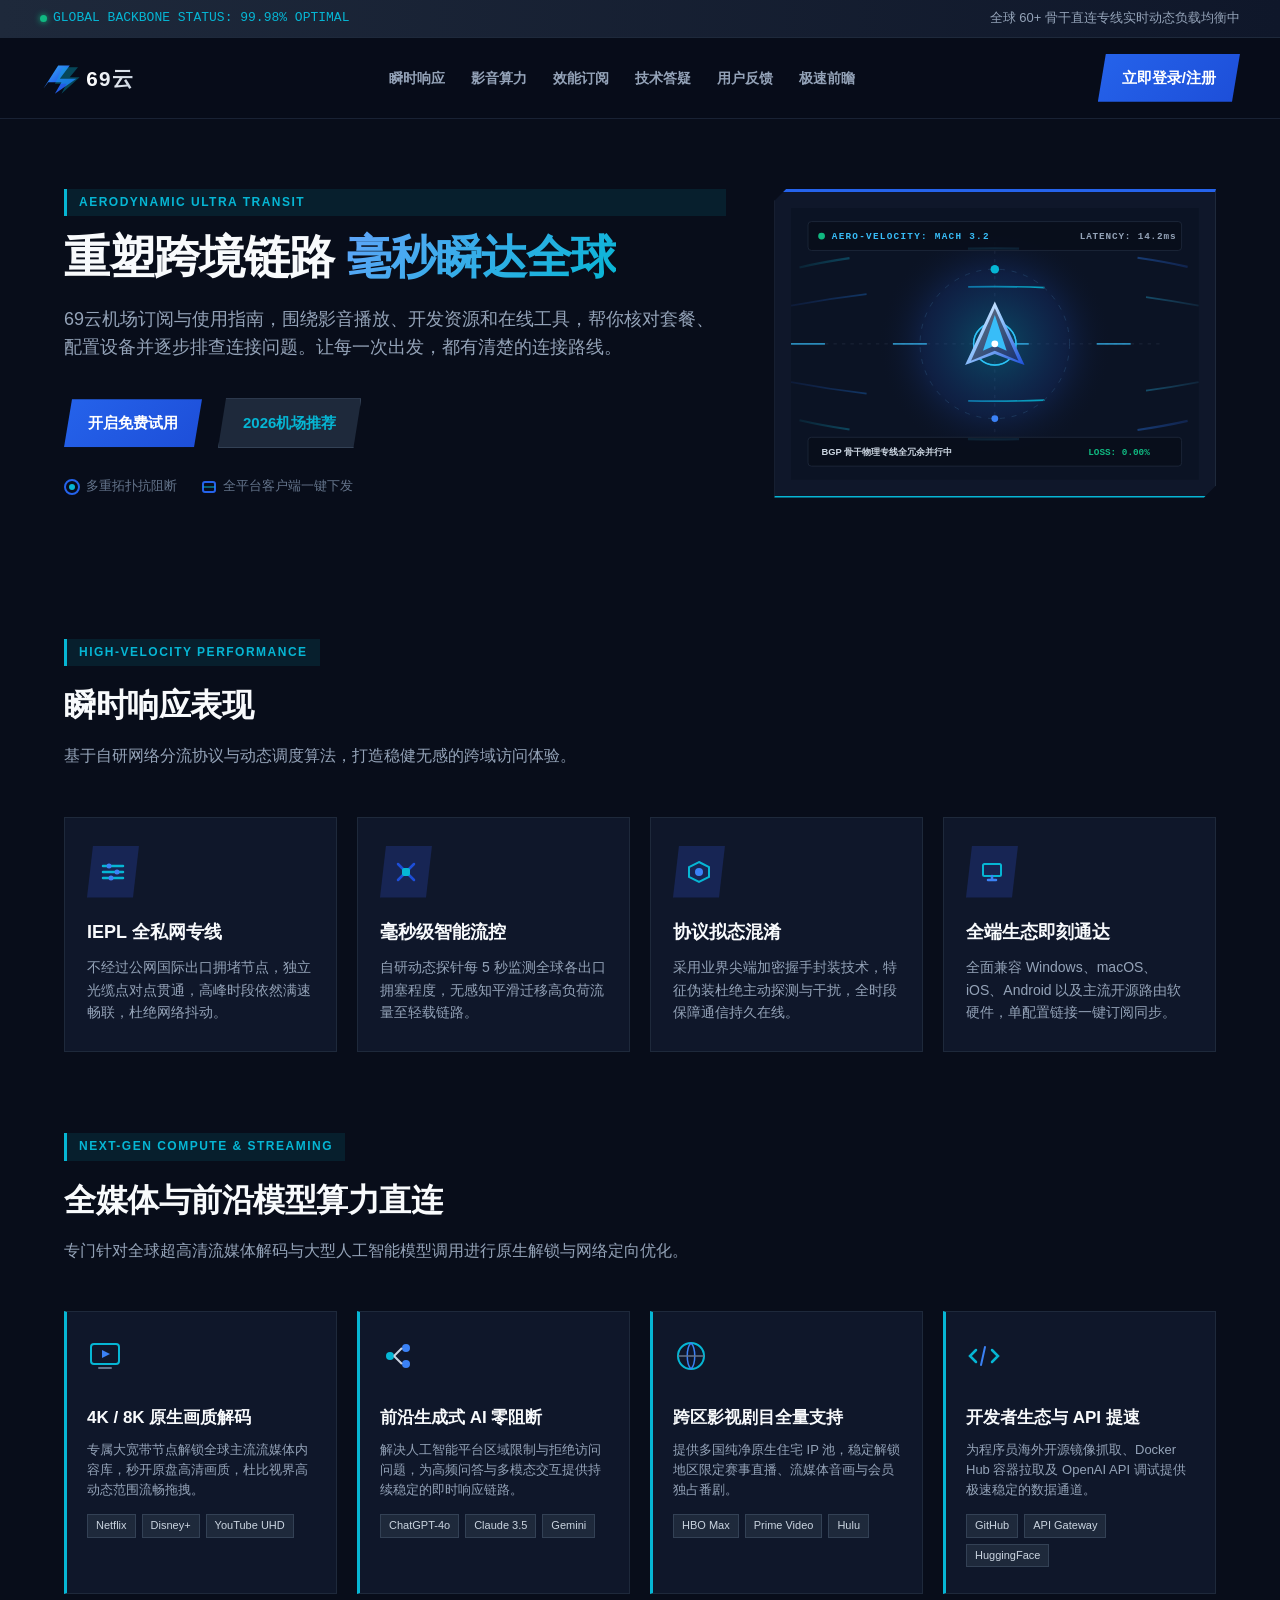
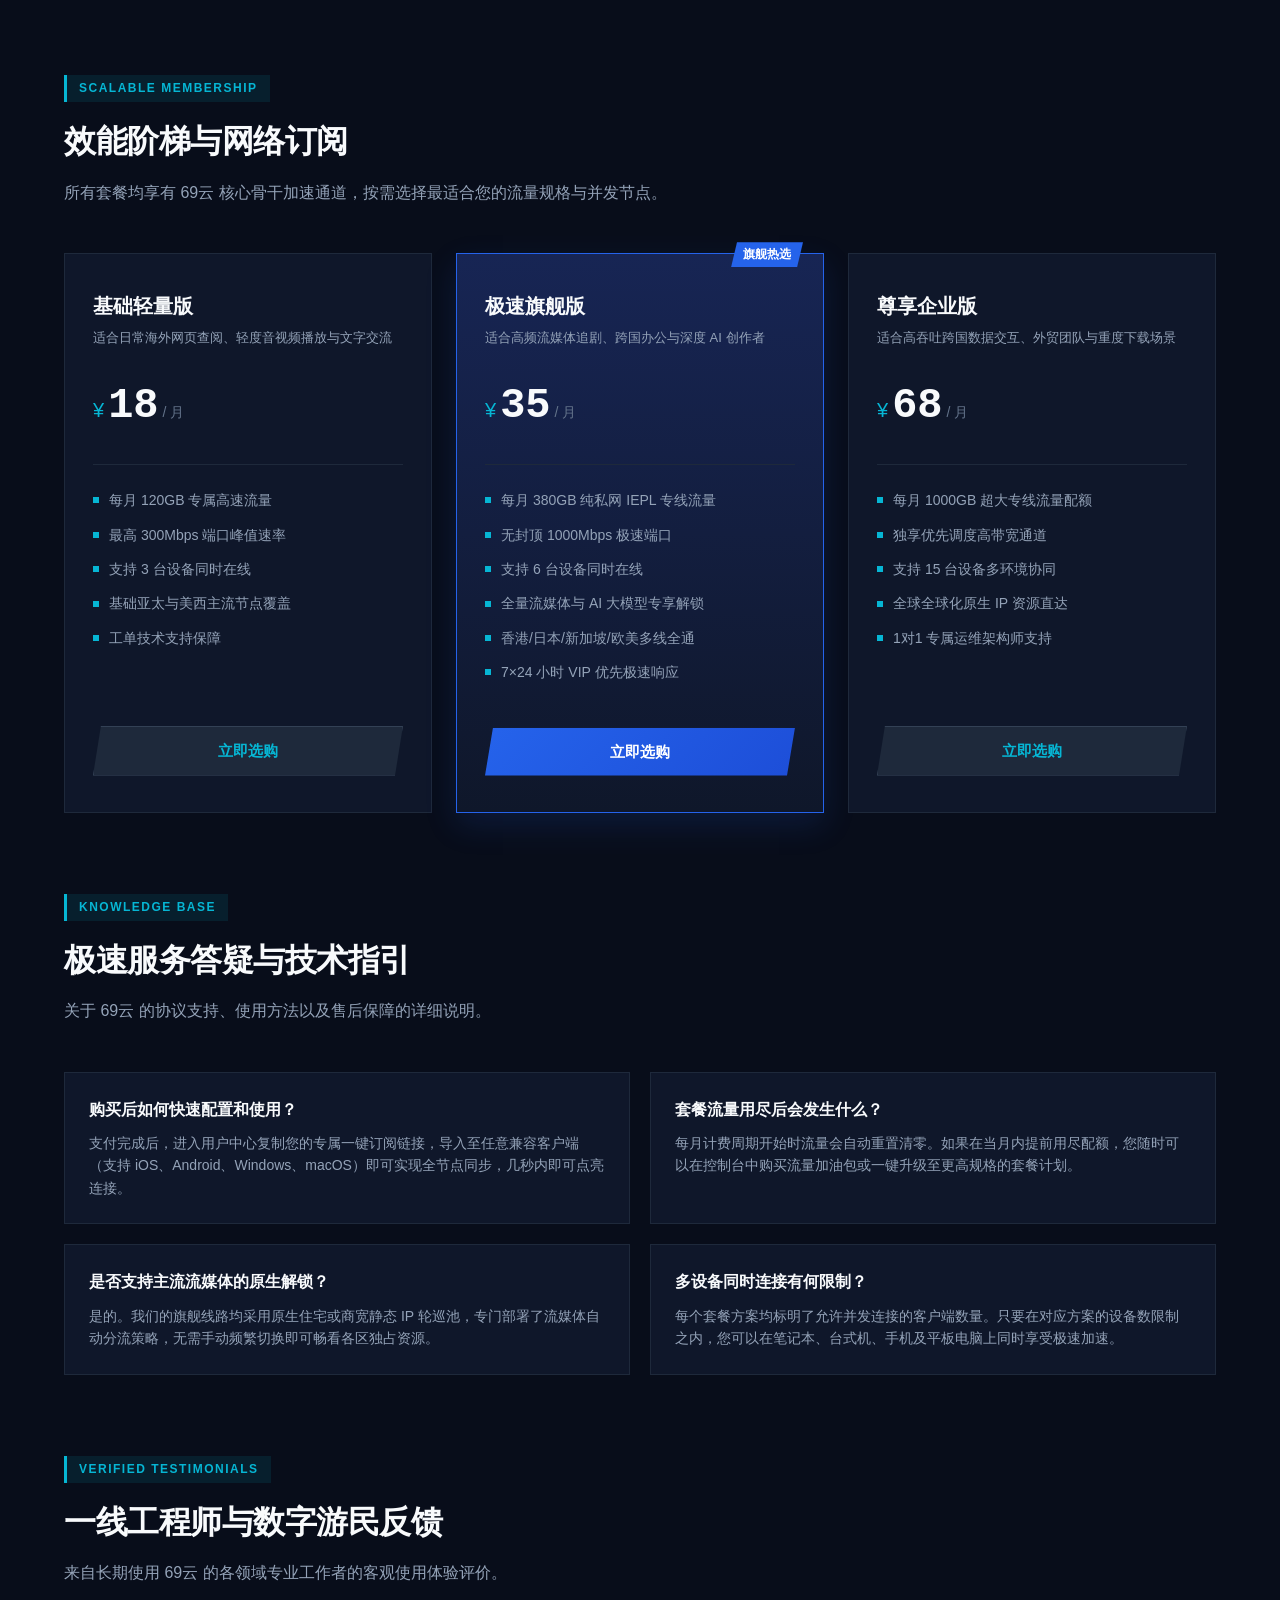
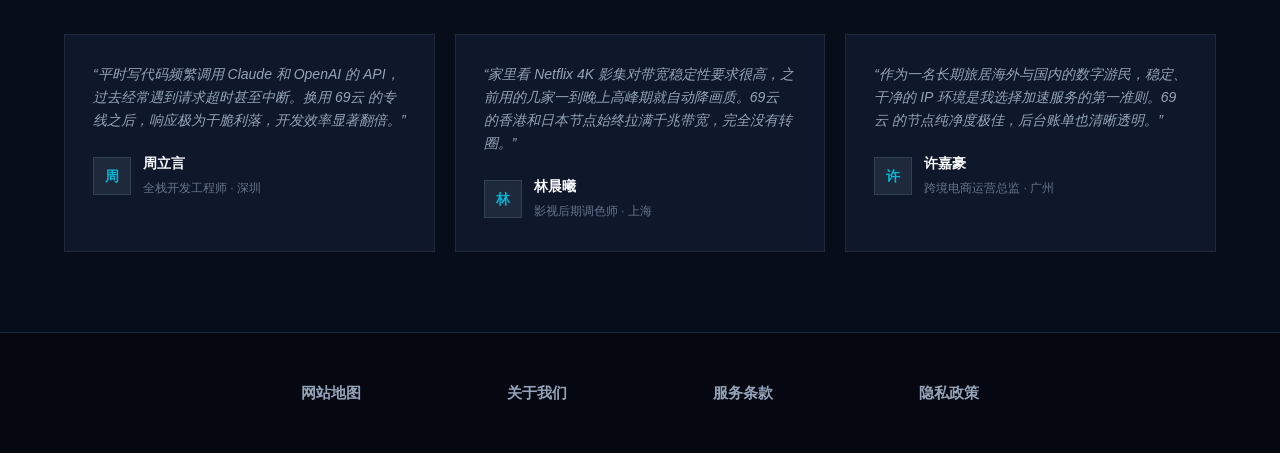
==== commit 75513f66: "Improve practical airport guides and update recommendation links" ====
--- a/index.html
+++ b/index.html
@@ -3,8 +3,8 @@
 <head>
   <meta charset="UTF-8">
   <meta name="viewport" content="width=device-width, initial-scale=1.0">
-  <title>69云官网 - 2026专业物理专线网络加速器 | 极速秒开4K与AI模型的优质机场推荐</title>
-  <meta name="description" content="69云专注打造高可用IEPL骨干网络加速服务，以超低时延与全私网架构实现4K/8K视频极速秒开与前沿AI模型无缝交互。全天候动态容灾抗阻断，杜绝晚高峰断流拥塞，是追求极致稳定互联的年度优质机场推荐首选。">
+  <title>69云机场｜影音连接、开发工具与节点订阅指南</title>
+  <meta name="description" content="69云机场订阅与使用指南，围绕影音播放、开发资源和在线工具，帮你核对套餐、配置设备并逐步排查连接问题。让每一次出发，都有清楚的连接路线。">
   <meta name="keywords" content="69云,网络加速,极速秒开,机场推荐,专线加速器,IEPL专线,科学上网梯子,海外网络加速,跨境专网">
   <link rel="canonical" href="https://69yuncloud.cyou/">
   <link rel="stylesheet" href="style.css">
@@ -12,16 +12,16 @@
   <!-- Open Graph 社交分享元标签 -->
   <meta property="og:type" content="website">
   <meta property="og:site_name" content="69云">
-  <meta property="og:title" content="69云官网 - 2026专业物理专线网络加速器 | 极速秒开4K与AI模型的优质机场推荐">
-  <meta property="og:description" content="69云专注打造高可用IEPL骨干网络加速服务，以超低时延与全私网架构实现4K/8K视频极速秒开与前沿AI模型无缝交互。全天候动态容灾抗阻断，杜绝晚高峰断流拥塞，是追求极致稳定互联的年度优质机场推荐首选。">
+  <meta property="og:title" content="69云机场｜影音连接、开发工具与节点订阅指南">
+  <meta property="og:description" content="69云机场订阅与使用指南，围绕影音播放、开发资源和在线工具，帮你核对套餐、配置设备并逐步排查连接问题。让每一次出发，都有清楚的连接路线。">
   <meta property="og:url" content="https://69yuncloud.cyou/">
   <meta property="og:image" content="https://69yuncloud.cyou/og-preview.png">
   <meta property="og:locale" content="zh_CN">
 
   <!-- Twitter Card 元标签 -->
   <meta name="twitter:card" content="summary_large_image">
-  <meta name="twitter:title" content="69云官网 - 2026专业物理专线网络加速器 | 极速秒开4K与AI模型的优质机场推荐">
-  <meta name="twitter:description" content="69云专注打造高可用IEPL骨干网络加速服务，以超低时延与全私网架构实现4K/8K视频极速秒开与前沿AI模型无缝交互。全天候动态容灾抗阻断，杜绝晚高峰断流拥塞，是追求极致稳定互联的年度优质机场推荐首选。">
+  <meta name="twitter:title" content="69云机场｜影音连接、开发工具与节点订阅指南">
+  <meta name="twitter:description" content="69云机场订阅与使用指南，围绕影音播放、开发资源和在线工具，帮你核对套餐、配置设备并逐步排查连接问题。让每一次出发，都有清楚的连接路线。">
   <meta name="twitter:image" content="https://69yuncloud.cyou/og-preview.png">
 
   <!-- Schema.org Product 结构化数据 (Google Rich Snippets) -->
@@ -135,13 +135,11 @@
       <h1 class="hero-headline">
         重塑跨境链路 <span>毫秒瞬达全球</span>
       </h1>
-      <p class="hero-subtitle">
-        69云专为高质量流媒体无损解析、AI 算力大模型高频交互及远程工程协作打造。依托全冗余高速专线集群，告别卡顿与断流。
-      </p>
+      <p class="hero-subtitle">69云机场订阅与使用指南，围绕影音播放、开发资源和在线工具，帮你核对套餐、配置设备并逐步排查连接问题。让每一次出发，都有清楚的连接路线。</p>
       <div class="hero-cta-group">
         <a href="https://ww012.twilightaff.com/#/?code=A56DH1Af" class="btn-aero-primary" target="_blank" rel="nofollow">开启免费试用</a>
         <!-- SEO 传递权重链接：严格保留 target="_blank"，绝不添加 rel="nofollow" -->
-        <a href="https://tizilab.net/paihang/" class="btn-aero-pbn" target="_blank">2026最新梯子推荐</a>
+        <a href="https://jichangtuijan.top/ranking/" class="btn-aero-pbn" target="_blank">2026机场推荐</a>
       </div>
       <div class="hero-trust-row">
         <div class="trust-item">
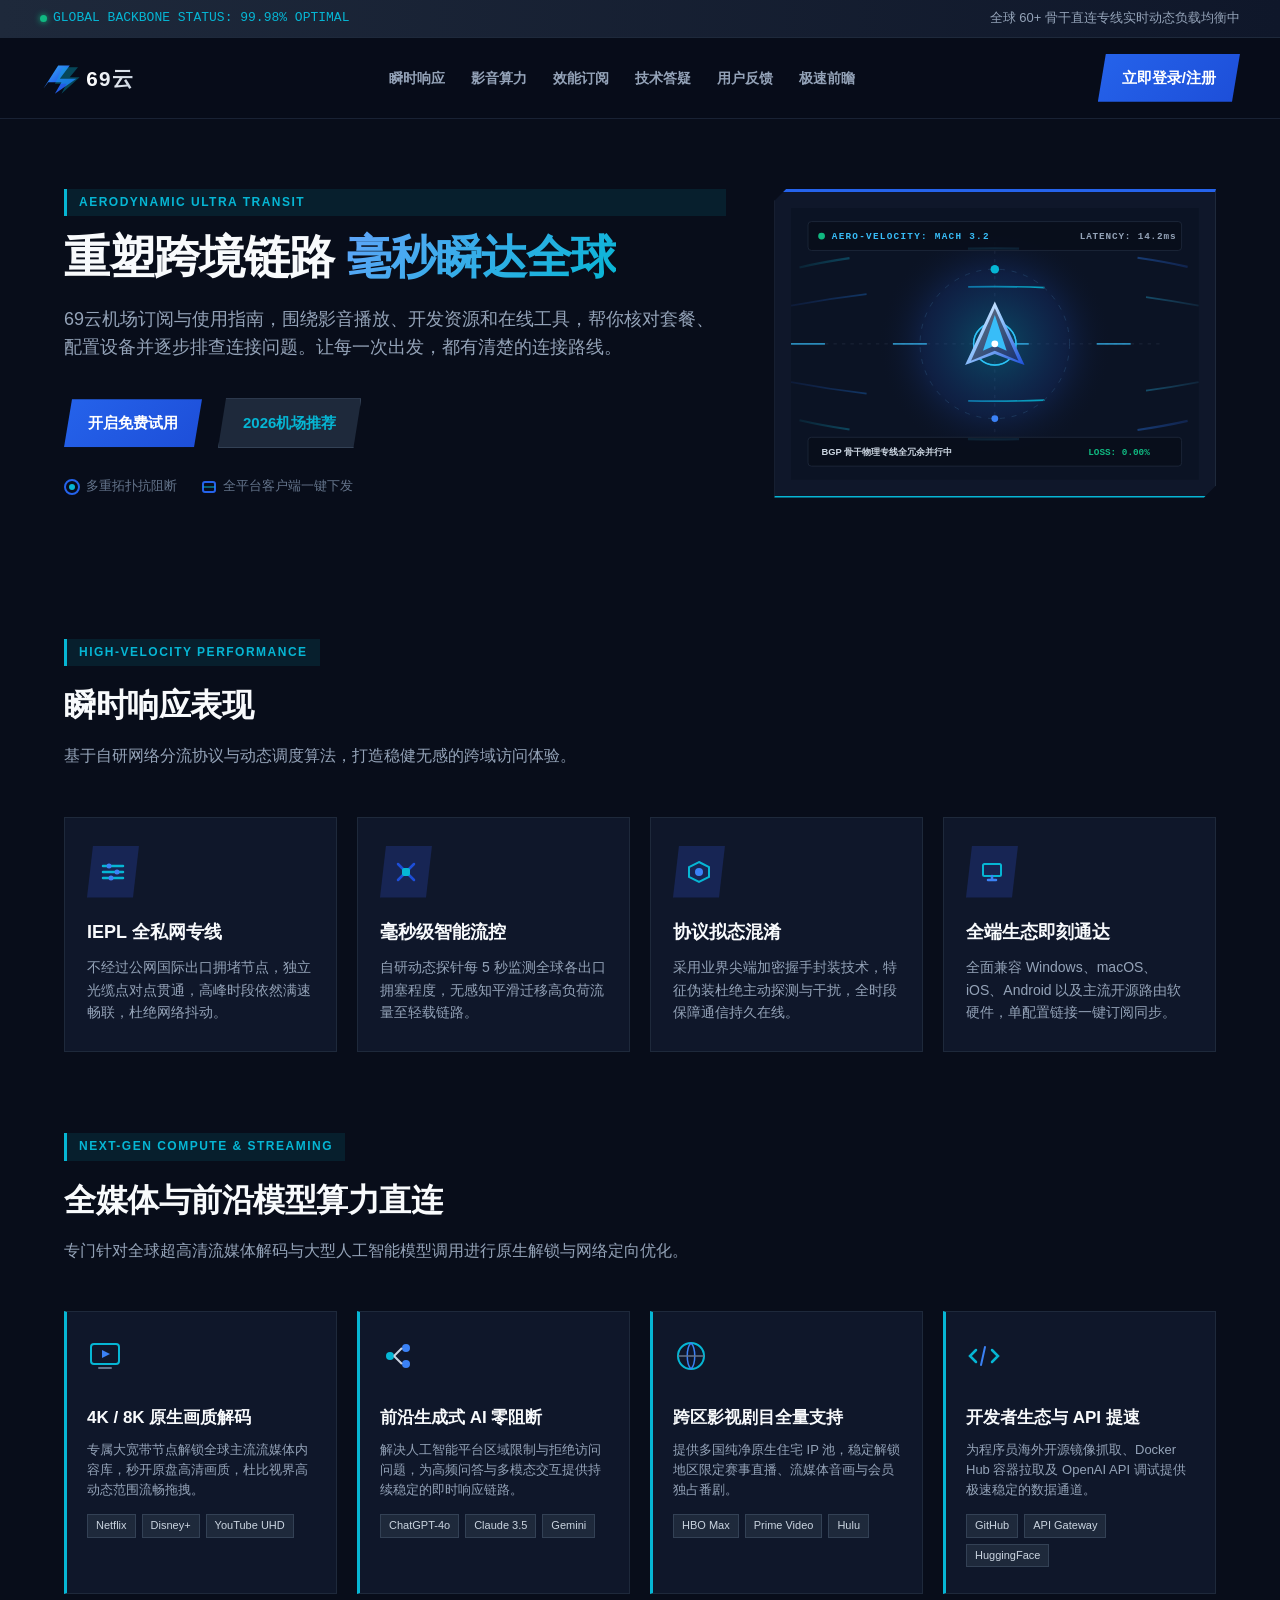
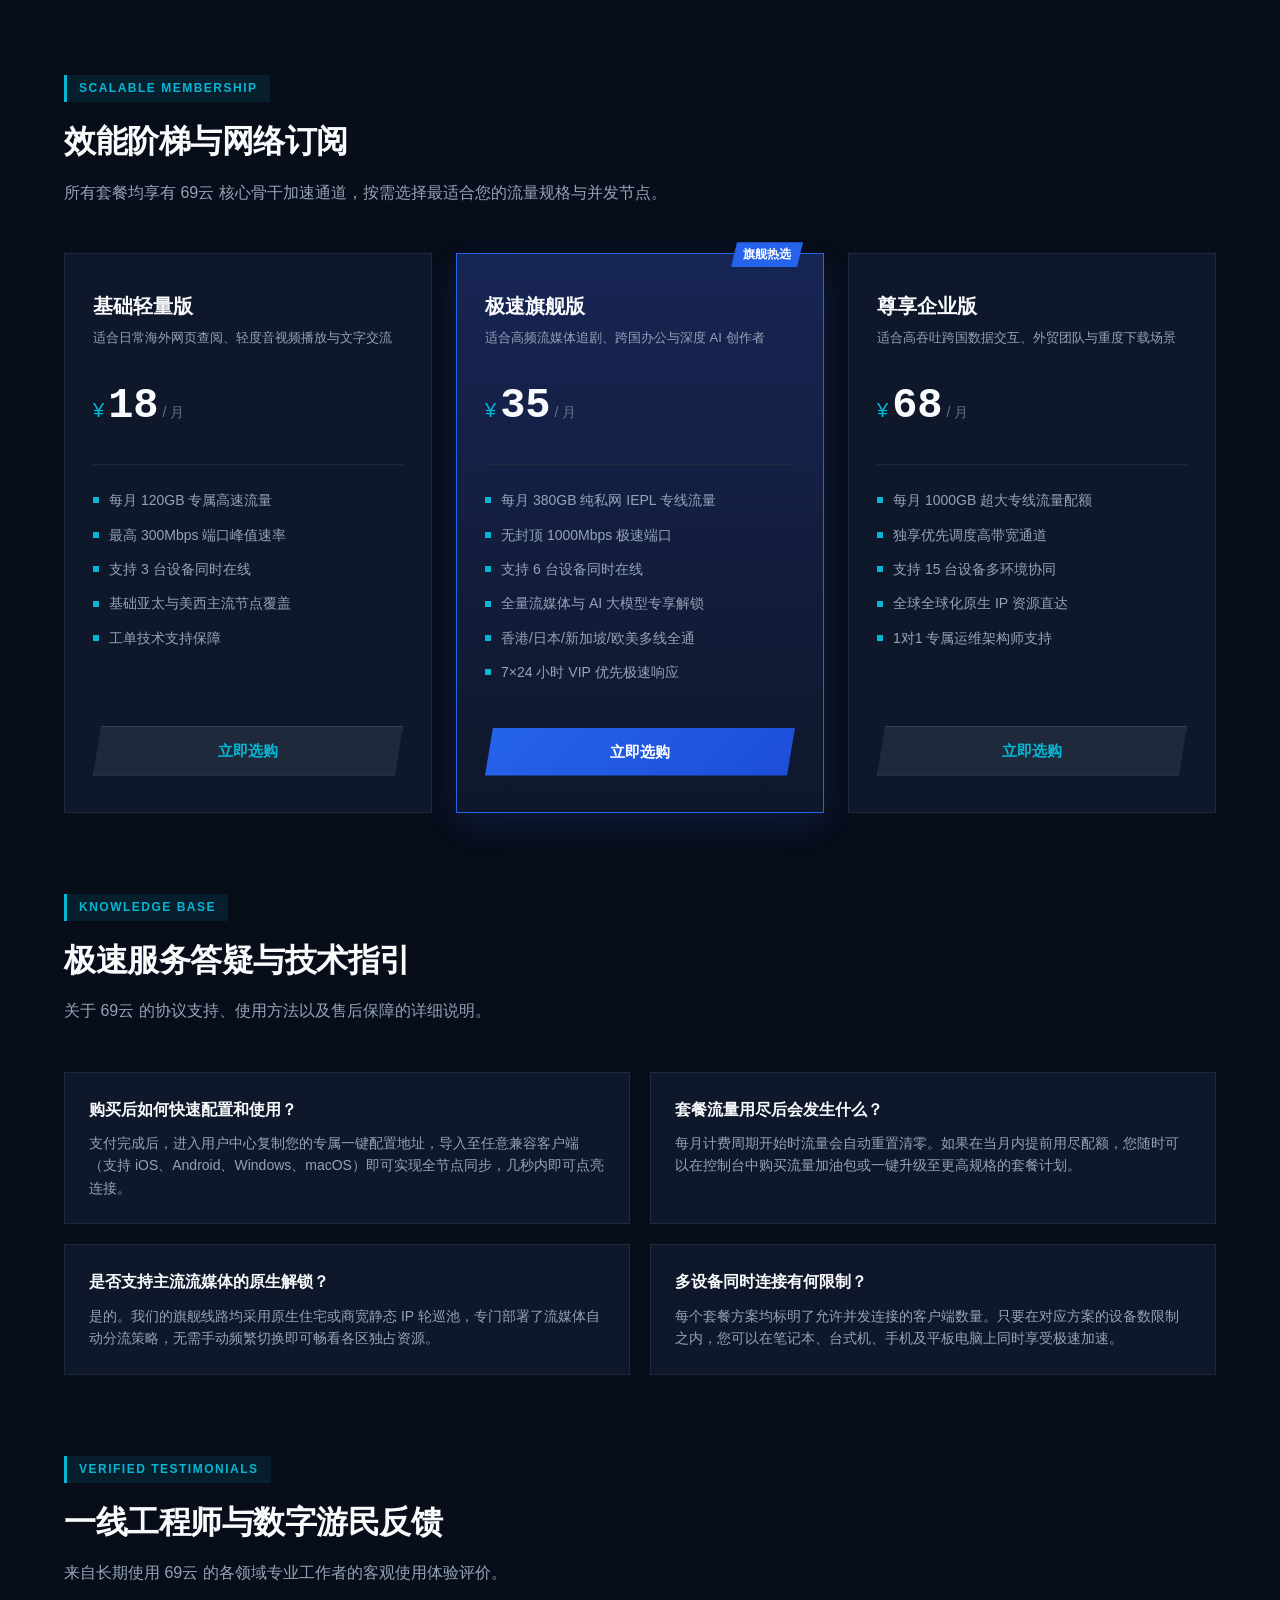
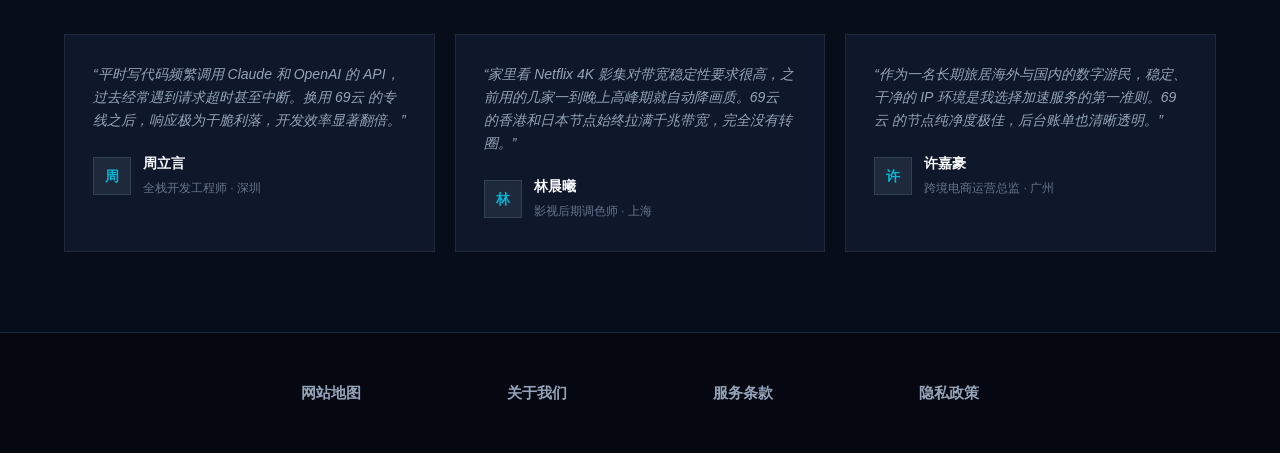
==== commit 9b80370d: "Improve practical airport guides and update recommendation links" ====
--- a/index.html
+++ b/index.html
@@ -455,7 +455,7 @@
     <div class="faq-grid">
       <div class="faq-item">
         <h3 class="faq-q">购买后如何快速配置和使用？</h3>
-        <p class="faq-a">支付完成后，进入用户中心复制您的专属一键订阅链接，导入至任意兼容客户端（支持 iOS、Android、Windows、macOS）即可实现全节点同步，几秒内即可点亮连接。</p>
+        <p class="faq-a">支付完成后，进入用户中心复制您的专属一键配置地址，导入至任意兼容客户端（支持 iOS、Android、Windows、macOS）即可实现全节点同步，几秒内即可点亮连接。</p>
       </div>
 
       <div class="faq-item">
